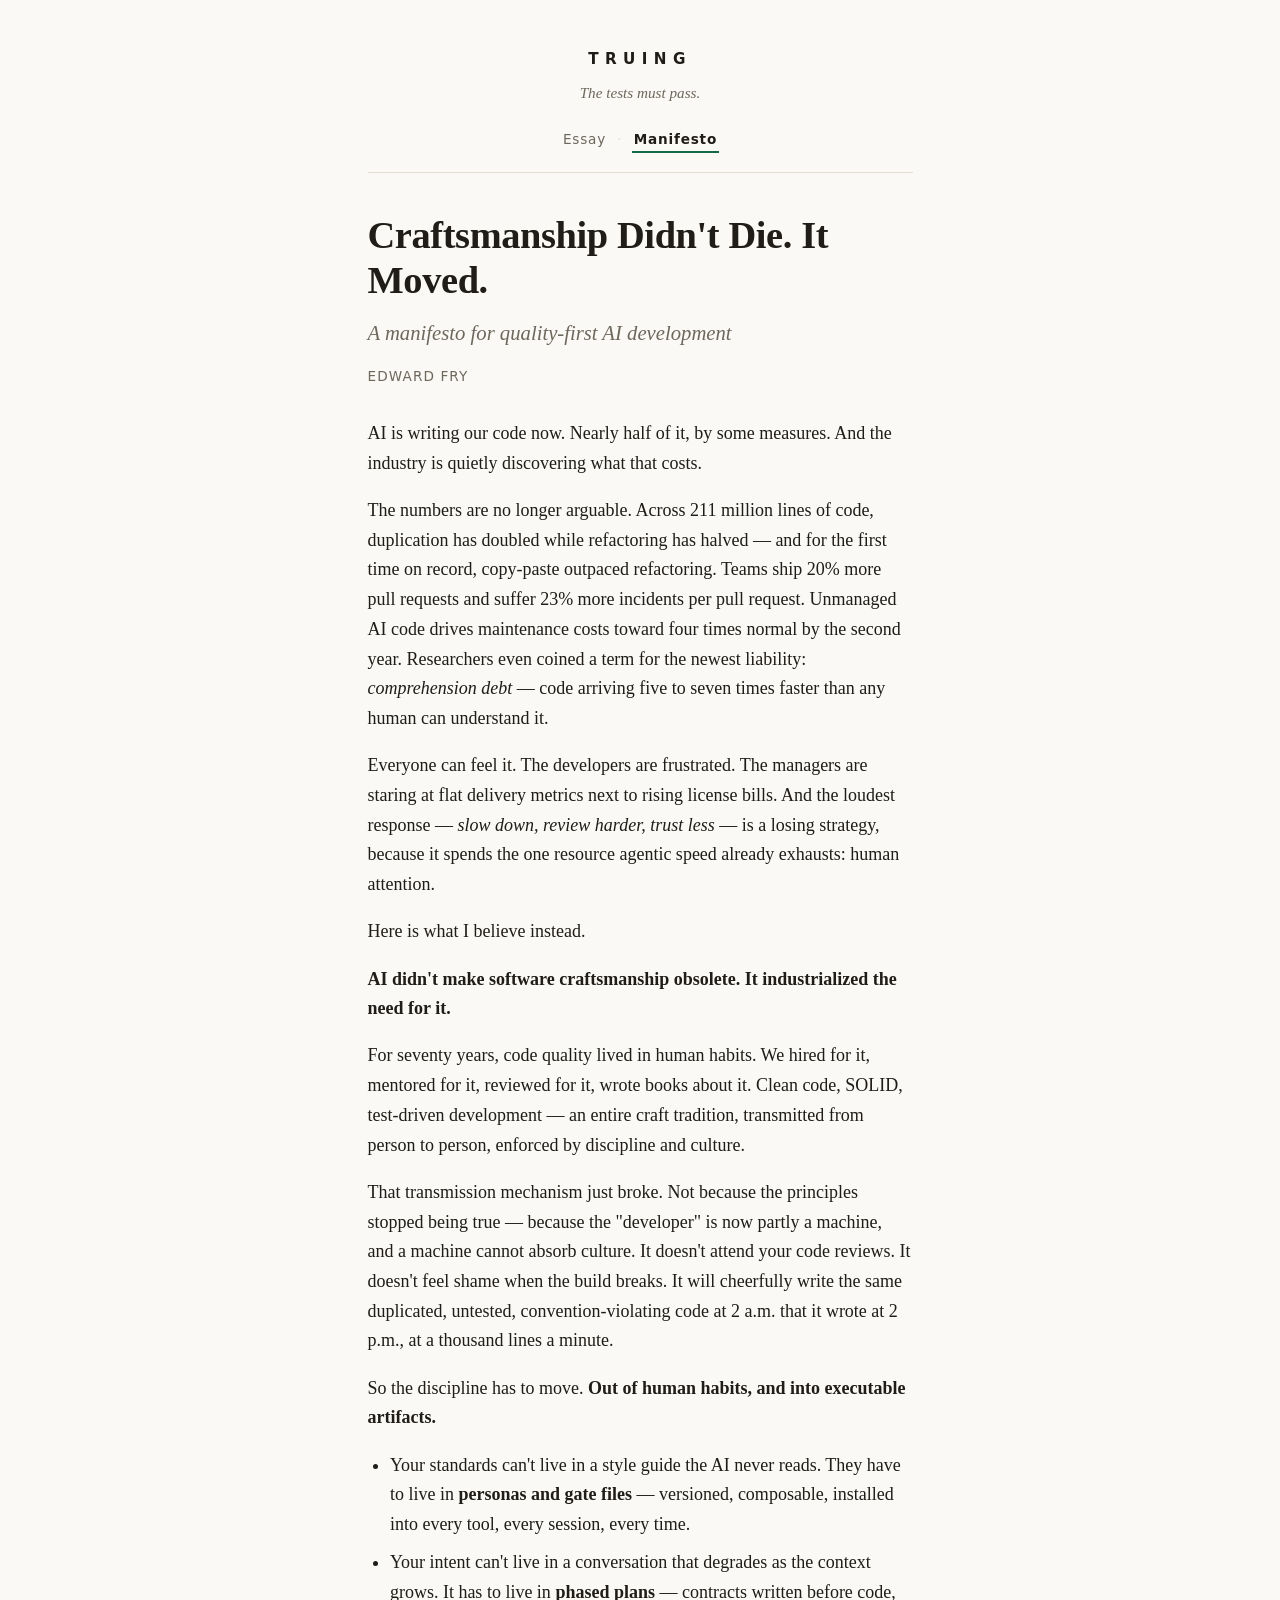
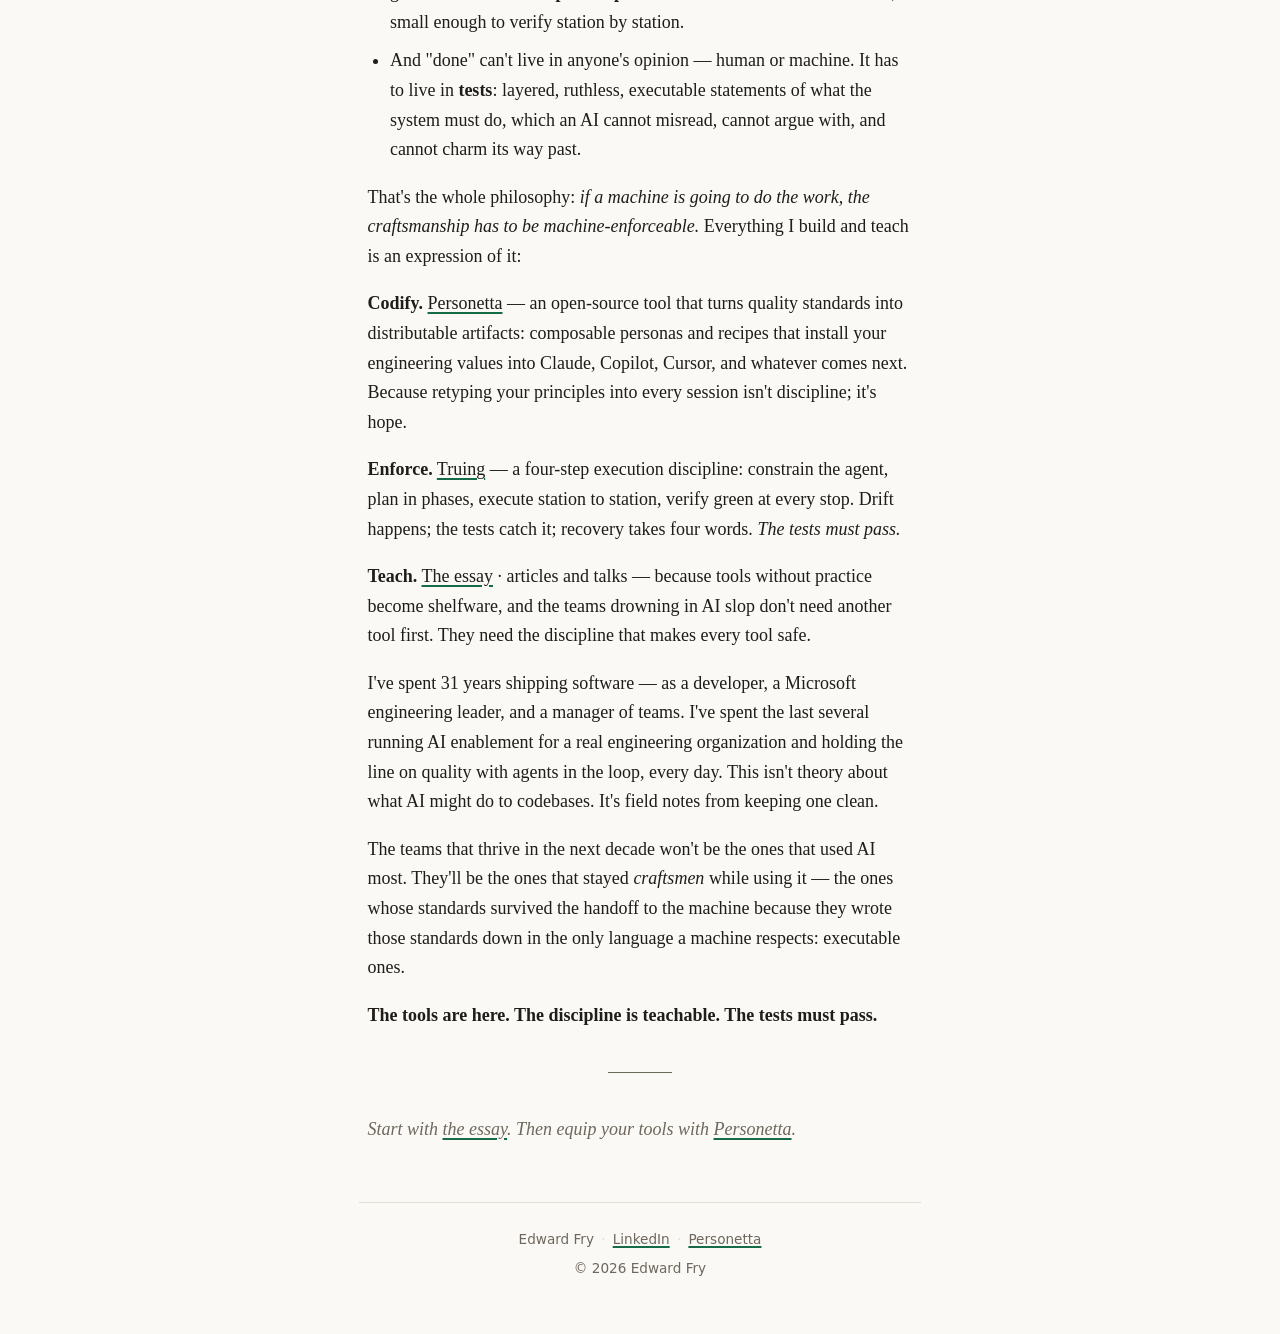
==== manifesto.html @ 10665d58 "feat: publish Truing essay and manifesto as static site Two hand-built pages (essay at index, manife" ====
<!DOCTYPE html>
<html lang="en">
<head>
<meta charset="utf-8">
<meta name="viewport" content="width=device-width, initial-scale=1">
<title>Craftsmanship Didn't Die. It Moved. — Truing</title>
<meta name="description" content="A manifesto for quality-first AI development. AI didn't make software craftsmanship obsolete — it industrialized the need for it. By Edward Fry.">
<meta property="og:type" content="article">
<meta property="og:title" content="Craftsmanship Didn't Die. It Moved.">
<meta property="og:description" content="A manifesto for quality-first AI development. AI didn't make software craftsmanship obsolete — it industrialized the need for it.">
<meta property="og:url" content="https://truing-dev.github.io/manifesto.html">
<meta property="og:site_name" content="Truing">
<meta name="theme-color" media="(prefers-color-scheme: light)" content="#faf9f6">
<meta name="theme-color" media="(prefers-color-scheme: dark)" content="#171512">
<link rel="icon" href="data:image/svg+xml,%3Csvg xmlns='http://www.w3.org/2000/svg' viewBox='0 0 64 64'%3E%3Ccircle cx='32' cy='32' r='27' fill='none' stroke='%23146b45' stroke-width='6'/%3E%3Cpath d='M22 25h20M32 25v17' fill='none' stroke='%23146b45' stroke-width='6' stroke-linecap='round'/%3E%3C/svg%3E">
<link rel="stylesheet" href="style.css">
</head>
<body>

<header class="site-header">
  <a class="wordmark" href="./">TRUING</a>
  <p class="tagline">The tests must pass.</p>
  <nav class="site-nav" aria-label="Site">
    <a href="./">Essay</a><span class="sep" aria-hidden="true">·</span><a href="manifesto.html" aria-current="page">Manifesto</a>
  </nav>
</header>

<main>
<article>
  <header>
    <h1>Craftsmanship Didn't Die. It Moved.</h1>
    <p class="standfirst">A manifesto for quality-first AI development</p>
    <p class="byline">Edward Fry</p>
  </header>

  <p>AI is writing our code now. Nearly half of it, by some measures. And the industry is quietly discovering what that costs.</p>

  <p>The numbers are no longer arguable. Across 211 million lines of code, duplication has doubled while refactoring has halved — and for the first time on record, copy-paste outpaced refactoring. Teams ship 20% more pull requests and suffer 23% more incidents per pull request. Unmanaged AI code drives maintenance costs toward four times normal by the second year. Researchers even coined a term for the newest liability: <em>comprehension debt</em> — code arriving five to seven times faster than any human can understand it.</p>

  <p>Everyone can feel it. The developers are frustrated. The managers are staring at flat delivery metrics next to rising license bills. And the loudest response — <em>slow down, review harder, trust less</em> — is a losing strategy, because it spends the one resource agentic speed already exhausts: human attention.</p>

  <p>Here is what I believe instead.</p>

  <p><strong>AI didn't make software craftsmanship obsolete. It industrialized the need for it.</strong></p>

  <p>For seventy years, code quality lived in human habits. We hired for it, mentored for it, reviewed for it, wrote books about it. Clean code, SOLID, test-driven development — an entire craft tradition, transmitted from person to person, enforced by discipline and culture.</p>

  <p>That transmission mechanism just broke. Not because the principles stopped being true — because the "developer" is now partly a machine, and a machine cannot absorb culture. It doesn't attend your code reviews. It doesn't feel shame when the build breaks. It will cheerfully write the same duplicated, untested, convention-violating code at 2 a.m. that it wrote at 2 p.m., at a thousand lines a minute.</p>

  <p>So the discipline has to move. <strong>Out of human habits, and into executable artifacts.</strong></p>

  <ul>
    <li>Your standards can't live in a style guide the AI never reads. They have to live in <strong>personas and gate files</strong> — versioned, composable, installed into every tool, every session, every time.</li>
    <li>Your intent can't live in a conversation that degrades as the context grows. It has to live in <strong>phased plans</strong> — contracts written before code, small enough to verify station by station.</li>
    <li>And "done" can't live in anyone's opinion — human or machine. It has to live in <strong>tests</strong>: layered, ruthless, executable statements of what the system must do, which an AI cannot misread, cannot argue with, and cannot charm its way past.</li>
  </ul>

  <p>That's the whole philosophy: <em>if a machine is going to do the work, the craftsmanship has to be machine-enforceable.</em> Everything I build and teach is an expression of it:</p>

  <p><strong>Codify.</strong> <a href="https://github.com/EdwardAF-IT/Personetta">Personetta</a> — an open-source tool that turns quality standards into distributable artifacts: composable personas and recipes that install your engineering values into Claude, Copilot, Cursor, and whatever comes next. Because retyping your principles into every session isn't discipline; it's hope.</p>

  <p><strong>Enforce.</strong> <a href="./">Truing</a> — a four-step execution discipline: constrain the agent, plan in phases, execute station to station, verify green at every stop. Drift happens; the tests catch it; recovery takes four words. <em>The tests must pass.</em></p>

  <p><strong>Teach.</strong> <a href="./">The essay</a> · articles and talks — because tools without practice become shelfware, and the teams drowning in AI slop don't need another tool first. They need the discipline that makes every tool safe.</p>

  <p>I've spent 31 years shipping software — as a developer, a Microsoft engineering leader, and a manager of teams. I've spent the last several running AI enablement for a real engineering organization and holding the line on quality with agents in the loop, every day. This isn't theory about what AI might do to codebases. It's field notes from keeping one clean.</p>

  <p>The teams that thrive in the next decade won't be the ones that used AI most. They'll be the ones that stayed <em>craftsmen</em> while using it — the ones whose standards survived the handoff to the machine because they wrote those standards down in the only language a machine respects: executable ones.</p>

  <p><strong>The tools are here. The discipline is teachable. The tests must pass.</strong></p>

  <hr>

  <p class="endnote">Start with <a href="./">the essay</a>. Then equip your tools with <a href="https://github.com/EdwardAF-IT/Personetta">Personetta</a>.</p>
</article>
</main>

<footer class="site-footer">
  <p>Edward Fry<span class="sep" aria-hidden="true">·</span><a href="https://www.linkedin.com/in/edwardfry">LinkedIn</a><span class="sep" aria-hidden="true">·</span><a href="https://github.com/EdwardAF-IT/Personetta">Personetta</a></p>
  <p>© 2026 Edward Fry</p>
</footer>

</body>
</html>
---- style.css ----
/* Truing — truing-dev.github.io */

:root {
  --bg: #faf9f6;
  --ink: #201d18;
  --muted: #6e675c;
  --accent: #146b45;
  --rule: #e3ddd2;
  --code-bg: #f0ece3;
  --code-ink: #3d3a33;
}

@media (prefers-color-scheme: dark) {
  :root {
    --bg: #171512;
    --ink: #e7e2d8;
    --muted: #a09a8d;
    --accent: #5fc493;
    --rule: #2e2a24;
    --code-bg: #24211b;
    --code-ink: #d8d2c4;
  }
}

* {
  box-sizing: border-box;
}

html {
  -webkit-text-size-adjust: 100%;
}

body {
  margin: 0;
  background: var(--bg);
  color: var(--ink);
  font-family: Charter, "Bitstream Charter", "Sitka Text", Cambria, Georgia, "Times New Roman", serif;
  font-size: 1.125rem;
  line-height: 1.65;
  overflow-wrap: break-word;
}

::selection {
  background: var(--accent);
  color: var(--bg);
}

/* ---- Shell ---- */

.site-header,
main,
.site-footer {
  max-width: 65ch;
  margin-left: auto;
  margin-right: auto;
  padding-left: 1.25rem;
  padding-right: 1.25rem;
}

.site-header {
  padding-top: 2.75rem;
  text-align: center;
}

.wordmark {
  font-family: ui-sans-serif, system-ui, "Segoe UI", Helvetica, Arial, sans-serif;
  font-size: 0.95rem;
  font-weight: 650;
  letter-spacing: 0.42em;
  text-indent: 0.42em; /* optically recenters letterspaced caps */
  color: var(--ink);
  text-decoration: none;
}

.wordmark:hover {
  color: var(--accent);
}

.tagline {
  margin: 0.4rem 0 0;
  font-style: italic;
  font-size: 0.95rem;
  color: var(--muted);
}

.site-nav {
  margin-top: 1.4rem;
  padding-bottom: 1.4rem;
  border-bottom: 1px solid var(--rule);
  font-family: ui-sans-serif, system-ui, "Segoe UI", Helvetica, Arial, sans-serif;
  font-size: 0.85rem;
  letter-spacing: 0.06em;
}

.site-nav a {
  color: var(--muted);
  text-decoration: none;
  padding: 0.25rem 0.1rem;
}

.site-nav a:hover {
  color: var(--accent);
}

.site-nav a[aria-current="page"] {
  color: var(--ink);
  font-weight: 650;
  border-bottom: 2px solid var(--accent);
}

.site-nav .sep {
  color: var(--rule);
  margin: 0 0.6rem;
}

/* ---- Article ---- */

main {
  padding-top: 2.5rem;
  padding-bottom: 1rem;
}

h1 {
  font-size: clamp(1.8rem, 5.5vw, 2.4rem);
  line-height: 1.15;
  letter-spacing: -0.01em;
  margin: 0 0 1rem;
  font-weight: 700;
}

.standfirst {
  font-style: italic;
  font-size: 1.15em;
  line-height: 1.5;
  color: var(--muted);
  margin: 0 0 1rem;
}

.byline {
  font-family: ui-sans-serif, system-ui, "Segoe UI", Helvetica, Arial, sans-serif;
  font-size: 0.85rem;
  letter-spacing: 0.08em;
  text-transform: uppercase;
  color: var(--muted);
  margin: 0 0 2rem;
}

h2 {
  font-size: 1.4rem;
  line-height: 1.25;
  margin: 2.6rem 0 0.9rem;
  font-weight: 700;
}

p {
  margin: 0 0 1.1rem;
}

a {
  color: inherit;
  text-decoration: underline;
  text-decoration-color: var(--accent);
  text-decoration-thickness: 1.5px;
  text-underline-offset: 0.18em;
}

a:hover {
  color: var(--accent);
}

strong {
  font-weight: 700;
}

ul, ol {
  margin: 0 0 1.1rem;
  padding-left: 1.4rem;
}

li {
  margin-bottom: 0.55rem;
}

li > p {
  margin-bottom: 0.55rem;
}

hr {
  border: 0;
  width: 4rem;
  border-top: 1px solid var(--muted);
  margin: 2.6rem auto;
}

code {
  font-family: ui-monospace, "Cascadia Code", Consolas, "SF Mono", Menlo, monospace;
  font-size: 0.85em;
  background: var(--code-bg);
  color: var(--code-ink);
  padding: 0.12em 0.35em;
  border-radius: 4px;
  white-space: nowrap;
}

pre {
  background: var(--code-bg);
  border-radius: 6px;
  padding: 1rem 1.2rem;
  overflow-x: auto;
  margin: 0 0 1.1rem;
  line-height: 1.5;
}

pre code {
  background: none;
  padding: 0;
  white-space: pre;
  font-size: 0.85rem;
}

.endnote {
  font-style: italic;
  color: var(--muted);
}

.endnote em {
  font-style: normal;
}

/* ---- Footer ---- */

.site-footer {
  margin-top: 1.5rem;
  padding-top: 1.6rem;
  padding-bottom: 3rem;
  border-top: 1px solid var(--rule);
  font-family: ui-sans-serif, system-ui, "Segoe UI", Helvetica, Arial, sans-serif;
  font-size: 0.85rem;
  color: var(--muted);
  text-align: center;
}

.site-footer p {
  margin: 0 0 0.4rem;
}

.site-footer a {
  color: var(--muted);
}

.site-footer a:hover {
  color: var(--accent);
}

.site-footer .sep {
  margin: 0 0.45rem;
  color: var(--rule);
}

/* ---- Print ---- */

@media print {
  :root {
    --bg: #fff;
    --ink: #000;
    --muted: #444;
    --accent: #000;
    --rule: #999;
    --code-bg: #fff;
    --code-ink: #000;
  }

  body {
    font-size: 11pt;
  }

  .site-nav {
    display: none;
  }

  a {
    text-decoration: none;
    color: inherit;
  }

  .site-footer a[href^="http"]::after {
    content: " (" attr(href) ")";
    font-size: 0.9em;
  }

  code {
    border: 1px solid #ccc;
  }

  h1, h2 {
    break-after: avoid;
  }

  li, pre {
    break-inside: avoid;
  }
}
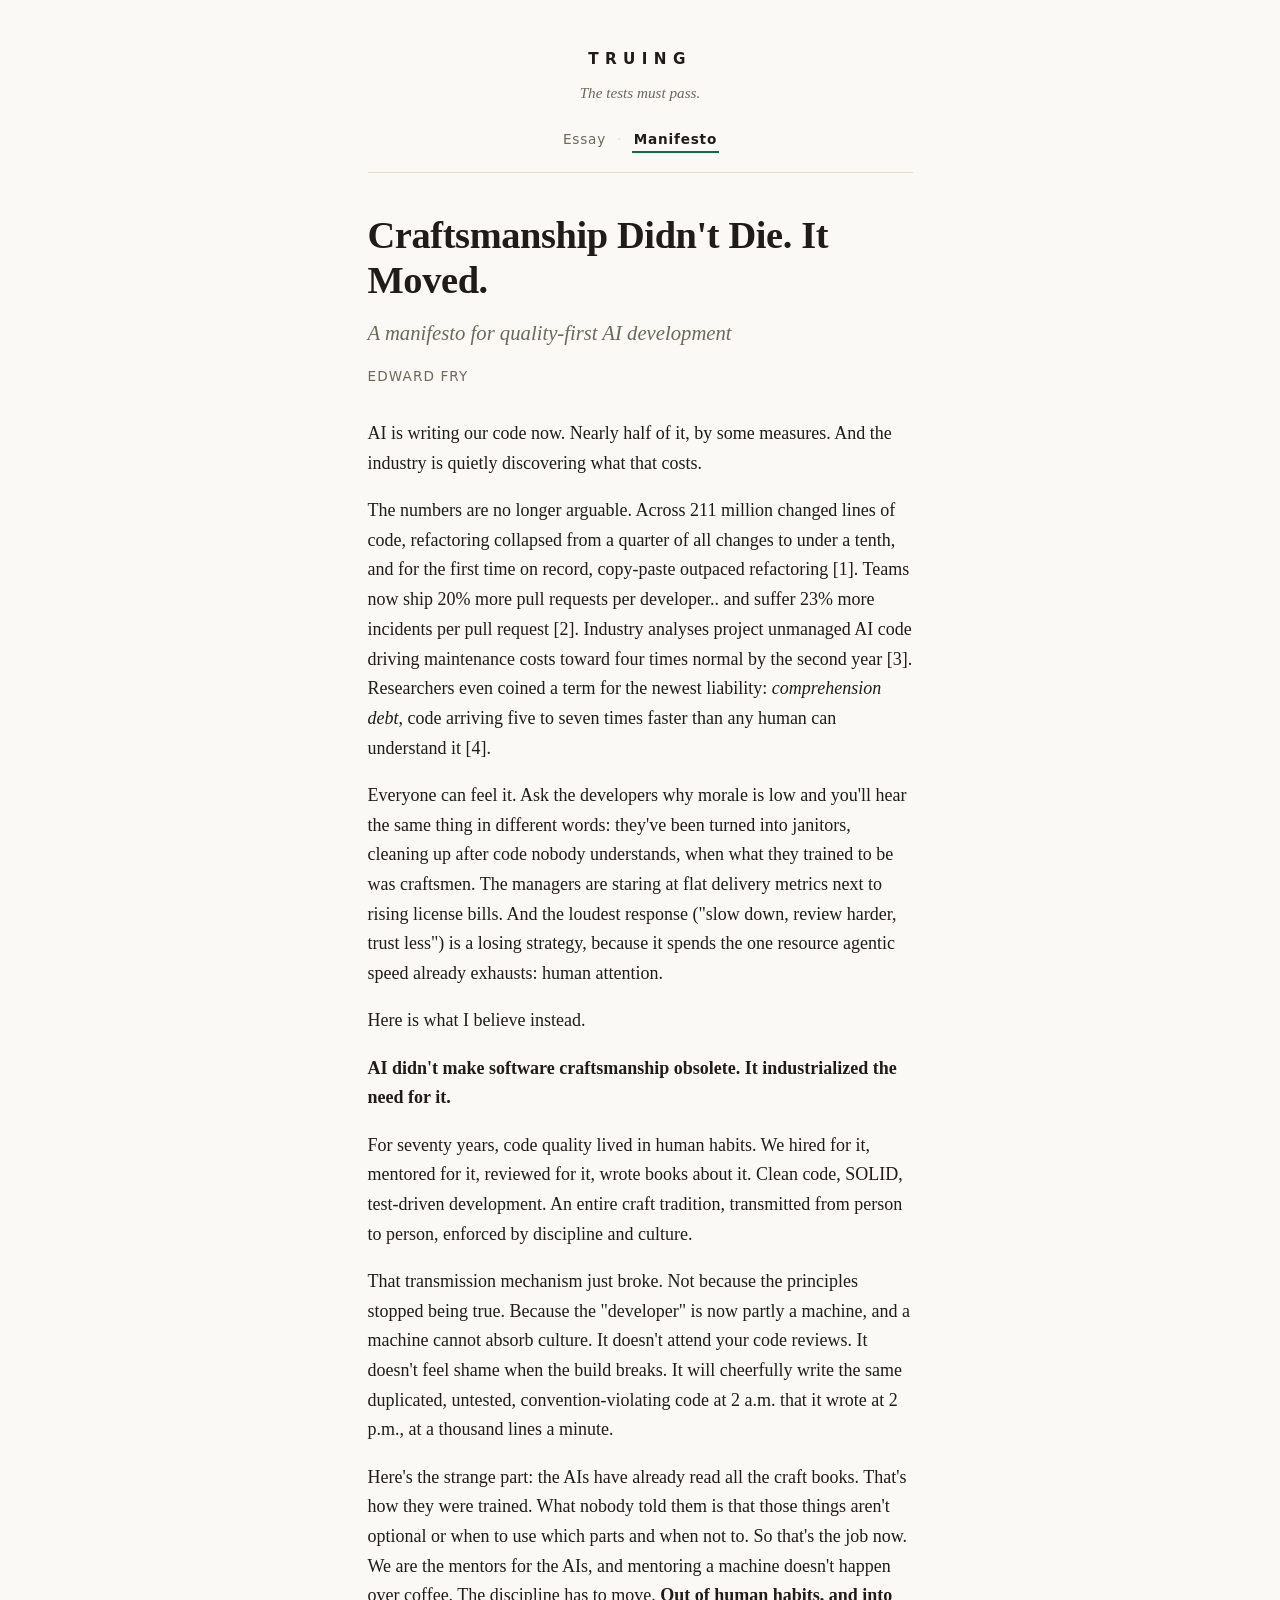
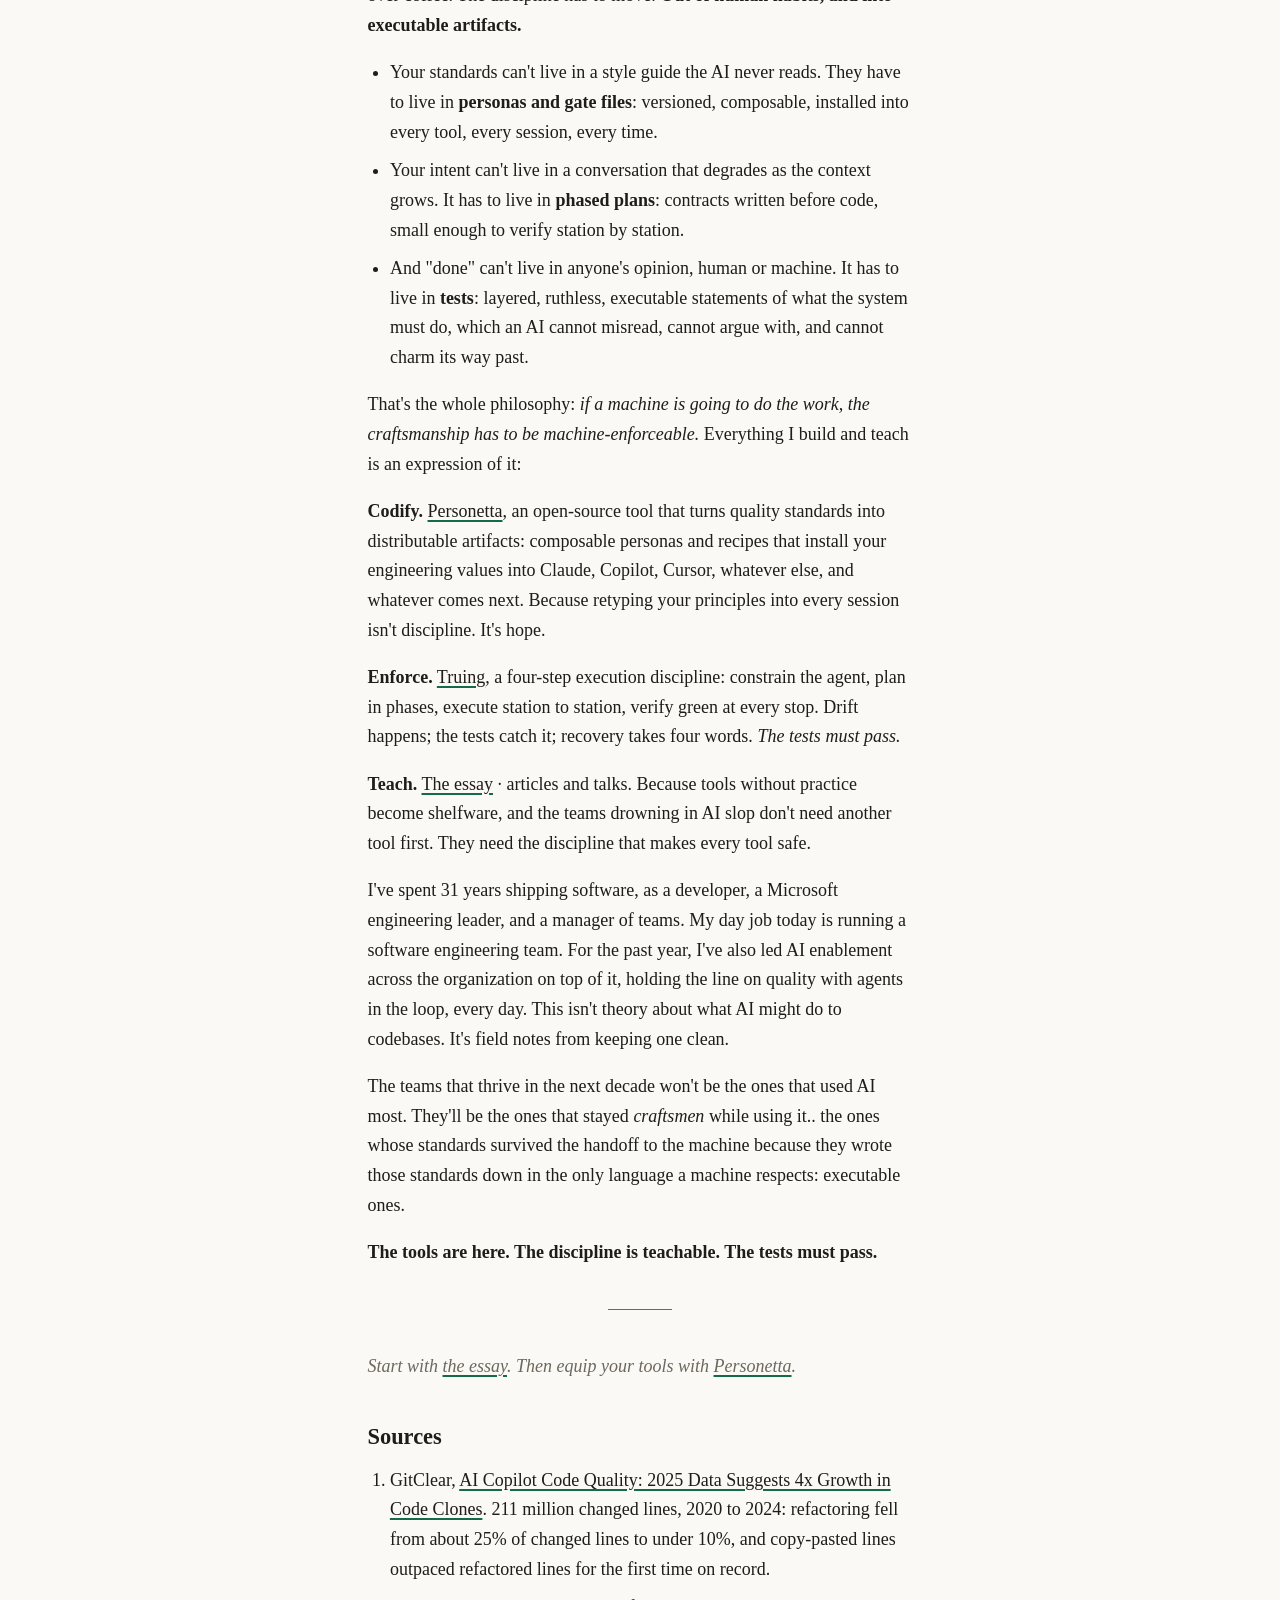
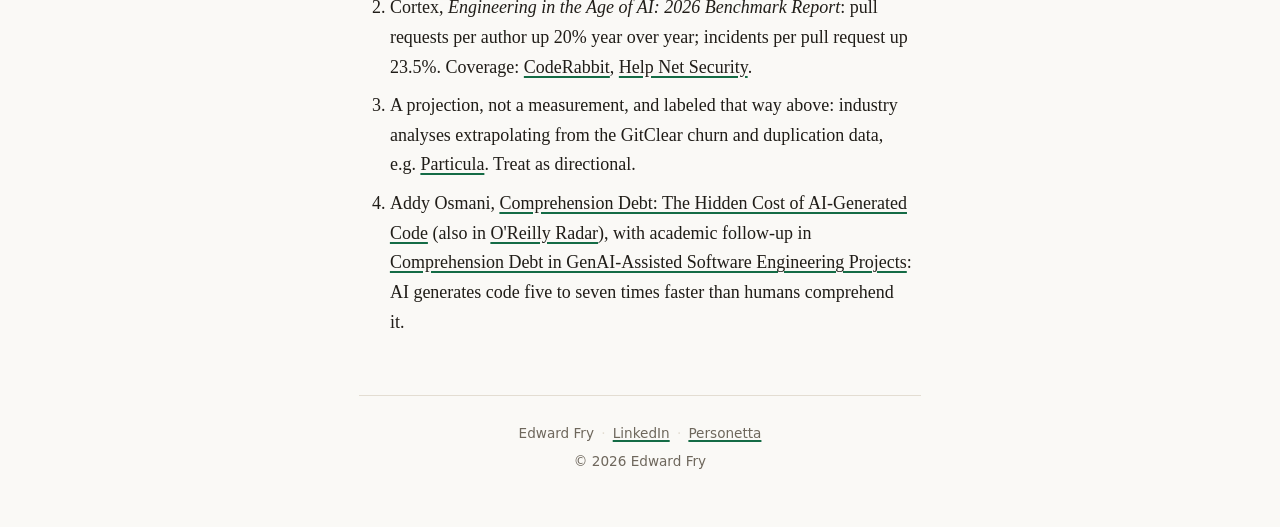
==== commit ee743429: "Voice + accuracy pass on essay and manifesto - Essay: true origin story (family video game, copy-pas" ====
--- a/manifesto.html
+++ b/manifesto.html
@@ -3,11 +3,11 @@
 <head>
 <meta charset="utf-8">
 <meta name="viewport" content="width=device-width, initial-scale=1">
-<title>Craftsmanship Didn't Die. It Moved. — Truing</title>
-<meta name="description" content="A manifesto for quality-first AI development. AI didn't make software craftsmanship obsolete — it industrialized the need for it. By Edward Fry.">
+<title>Craftsmanship Didn't Die. It Moved. · Truing</title>
+<meta name="description" content="A manifesto for quality-first AI development. AI didn't make software craftsmanship obsolete. It industrialized the need for it. By Edward Fry.">
 <meta property="og:type" content="article">
 <meta property="og:title" content="Craftsmanship Didn't Die. It Moved.">
-<meta property="og:description" content="A manifesto for quality-first AI development. AI didn't make software craftsmanship obsolete — it industrialized the need for it.">
+<meta property="og:description" content="A manifesto for quality-first AI development. AI didn't make software craftsmanship obsolete. It industrialized the need for it.">
 <meta property="og:url" content="https://truing-dev.github.io/manifesto.html">
 <meta property="og:site_name" content="Truing">
 <meta name="theme-color" media="(prefers-color-scheme: light)" content="#faf9f6">
@@ -35,43 +35,52 @@
 
   <p>AI is writing our code now. Nearly half of it, by some measures. And the industry is quietly discovering what that costs.</p>
 
-  <p>The numbers are no longer arguable. Across 211 million lines of code, duplication has doubled while refactoring has halved — and for the first time on record, copy-paste outpaced refactoring. Teams ship 20% more pull requests and suffer 23% more incidents per pull request. Unmanaged AI code drives maintenance costs toward four times normal by the second year. Researchers even coined a term for the newest liability: <em>comprehension debt</em> — code arriving five to seven times faster than any human can understand it.</p>
+  <p>The numbers are no longer arguable. Across 211 million changed lines of code, refactoring collapsed from a quarter of all changes to under a tenth, and for the first time on record, copy-paste outpaced refactoring [1]. Teams now ship 20% more pull requests per developer.. and suffer 23% more incidents per pull request [2]. Industry analyses project unmanaged AI code driving maintenance costs toward four times normal by the second year [3]. Researchers even coined a term for the newest liability: <em>comprehension debt</em>, code arriving five to seven times faster than any human can understand it [4].</p>
 
-  <p>Everyone can feel it. The developers are frustrated. The managers are staring at flat delivery metrics next to rising license bills. And the loudest response — <em>slow down, review harder, trust less</em> — is a losing strategy, because it spends the one resource agentic speed already exhausts: human attention.</p>
+  <p>Everyone can feel it. Ask the developers why morale is low and you'll hear the same thing in different words: they've been turned into janitors, cleaning up after code nobody understands, when what they trained to be was craftsmen. The managers are staring at flat delivery metrics next to rising license bills. And the loudest response ("slow down, review harder, trust less") is a losing strategy, because it spends the one resource agentic speed already exhausts: human attention.</p>
 
   <p>Here is what I believe instead.</p>
 
   <p><strong>AI didn't make software craftsmanship obsolete. It industrialized the need for it.</strong></p>
 
-  <p>For seventy years, code quality lived in human habits. We hired for it, mentored for it, reviewed for it, wrote books about it. Clean code, SOLID, test-driven development — an entire craft tradition, transmitted from person to person, enforced by discipline and culture.</p>
+  <p>For seventy years, code quality lived in human habits. We hired for it, mentored for it, reviewed for it, wrote books about it. Clean code, SOLID, test-driven development. An entire craft tradition, transmitted from person to person, enforced by discipline and culture.</p>
 
-  <p>That transmission mechanism just broke. Not because the principles stopped being true — because the "developer" is now partly a machine, and a machine cannot absorb culture. It doesn't attend your code reviews. It doesn't feel shame when the build breaks. It will cheerfully write the same duplicated, untested, convention-violating code at 2 a.m. that it wrote at 2 p.m., at a thousand lines a minute.</p>
+  <p>That transmission mechanism just broke. Not because the principles stopped being true. Because the "developer" is now partly a machine, and a machine cannot absorb culture. It doesn't attend your code reviews. It doesn't feel shame when the build breaks. It will cheerfully write the same duplicated, untested, convention-violating code at 2 a.m. that it wrote at 2 p.m., at a thousand lines a minute.</p>
 
-  <p>So the discipline has to move. <strong>Out of human habits, and into executable artifacts.</strong></p>
+  <p>Here's the strange part: the AIs have already read all the craft books. That's how they were trained. What nobody told them is that those things aren't optional or when to use which parts and when not to. So that's the job now. We are the mentors for the AIs, and mentoring a machine doesn't happen over coffee. The discipline has to move. <strong>Out of human habits, and into executable artifacts.</strong></p>
 
   <ul>
-    <li>Your standards can't live in a style guide the AI never reads. They have to live in <strong>personas and gate files</strong> — versioned, composable, installed into every tool, every session, every time.</li>
-    <li>Your intent can't live in a conversation that degrades as the context grows. It has to live in <strong>phased plans</strong> — contracts written before code, small enough to verify station by station.</li>
-    <li>And "done" can't live in anyone's opinion — human or machine. It has to live in <strong>tests</strong>: layered, ruthless, executable statements of what the system must do, which an AI cannot misread, cannot argue with, and cannot charm its way past.</li>
+    <li>Your standards can't live in a style guide the AI never reads. They have to live in <strong>personas and gate files</strong>: versioned, composable, installed into every tool, every session, every time.</li>
+    <li>Your intent can't live in a conversation that degrades as the context grows. It has to live in <strong>phased plans</strong>: contracts written before code, small enough to verify station by station.</li>
+    <li>And "done" can't live in anyone's opinion, human or machine. It has to live in <strong>tests</strong>: layered, ruthless, executable statements of what the system must do, which an AI cannot misread, cannot argue with, and cannot charm its way past.</li>
   </ul>
 
   <p>That's the whole philosophy: <em>if a machine is going to do the work, the craftsmanship has to be machine-enforceable.</em> Everything I build and teach is an expression of it:</p>
 
-  <p><strong>Codify.</strong> <a href="https://github.com/EdwardAF-IT/Personetta">Personetta</a> — an open-source tool that turns quality standards into distributable artifacts: composable personas and recipes that install your engineering values into Claude, Copilot, Cursor, and whatever comes next. Because retyping your principles into every session isn't discipline; it's hope.</p>
+  <p><strong>Codify.</strong> <a href="https://github.com/EdwardAF-IT/Personetta">Personetta</a>, an open-source tool that turns quality standards into distributable artifacts: composable personas and recipes that install your engineering values into Claude, Copilot, Cursor, whatever else, and whatever comes next. Because retyping your principles into every session isn't discipline. It's hope.</p>
 
-  <p><strong>Enforce.</strong> <a href="./">Truing</a> — a four-step execution discipline: constrain the agent, plan in phases, execute station to station, verify green at every stop. Drift happens; the tests catch it; recovery takes four words. <em>The tests must pass.</em></p>
+  <p><strong>Enforce.</strong> <a href="./">Truing</a>, a four-step execution discipline: constrain the agent, plan in phases, execute station to station, verify green at every stop. Drift happens; the tests catch it; recovery takes four words. <em>The tests must pass.</em></p>
 
-  <p><strong>Teach.</strong> <a href="./">The essay</a> · articles and talks — because tools without practice become shelfware, and the teams drowning in AI slop don't need another tool first. They need the discipline that makes every tool safe.</p>
+  <p><strong>Teach.</strong> <a href="./">The essay</a> · articles and talks. Because tools without practice become shelfware, and the teams drowning in AI slop don't need another tool first. They need the discipline that makes every tool safe.</p>
 
-  <p>I've spent 31 years shipping software — as a developer, a Microsoft engineering leader, and a manager of teams. I've spent the last several running AI enablement for a real engineering organization and holding the line on quality with agents in the loop, every day. This isn't theory about what AI might do to codebases. It's field notes from keeping one clean.</p>
+  <p>I've spent 31 years shipping software, as a developer, a Microsoft engineering leader, and a manager of teams. My day job today is running a software engineering team. For the past year, I've also led AI enablement across the organization on top of it, holding the line on quality with agents in the loop, every day. This isn't theory about what AI might do to codebases. It's field notes from keeping one clean.</p>
 
-  <p>The teams that thrive in the next decade won't be the ones that used AI most. They'll be the ones that stayed <em>craftsmen</em> while using it — the ones whose standards survived the handoff to the machine because they wrote those standards down in the only language a machine respects: executable ones.</p>
+  <p>The teams that thrive in the next decade won't be the ones that used AI most. They'll be the ones that stayed <em>craftsmen</em> while using it.. the ones whose standards survived the handoff to the machine because they wrote those standards down in the only language a machine respects: executable ones.</p>
 
   <p><strong>The tools are here. The discipline is teachable. The tests must pass.</strong></p>
 
   <hr>
 
   <p class="endnote">Start with <a href="./">the essay</a>. Then equip your tools with <a href="https://github.com/EdwardAF-IT/Personetta">Personetta</a>.</p>
+
+  <h2>Sources</h2>
+
+  <ol>
+    <li>GitClear, <a href="https://www.gitclear.com/ai_assistant_code_quality_2025_research">AI Copilot Code Quality: 2025 Data Suggests 4x Growth in Code Clones</a>. 211 million changed lines, 2020 to 2024: refactoring fell from about 25% of changed lines to under 10%, and copy-pasted lines outpaced refactored lines for the first time on record.</li>
+    <li>Cortex, <em>Engineering in the Age of AI: 2026 Benchmark Report</em>: pull requests per author up 20% year over year; incidents per pull request up 23.5%. Coverage: <a href="https://www.coderabbit.ai/blog/why-2025-was-the-year-the-internet-kept-breaking-studies-show-increased-incidents-due-to-ai">CodeRabbit</a>, <a href="https://www.helpnetsecurity.com/2025/12/23/coderabbit-ai-assisted-pull-requests-report/">Help Net Security</a>.</li>
+    <li>A projection, not a measurement, and labeled that way above: industry analyses extrapolating from the GitClear churn and duplication data, e.g. <a href="https://particula.tech/blog/ai-code-churn-cloning-tech-debt-data-41-percent-generated">Particula</a>. Treat as directional.</li>
+    <li>Addy Osmani, <a href="https://addyosmani.com/blog/comprehension-debt/">Comprehension Debt: The Hidden Cost of AI-Generated Code</a> (also in <a href="https://www.oreilly.com/radar/comprehension-debt-the-hidden-cost-of-ai-generated-code/">O'Reilly Radar</a>), with academic follow-up in <a href="https://arxiv.org/html/2604.13277v1">Comprehension Debt in GenAI-Assisted Software Engineering Projects</a>: AI generates code five to seven times faster than humans comprehend it.</li>
+  </ol>
 </article>
 </main>
 
